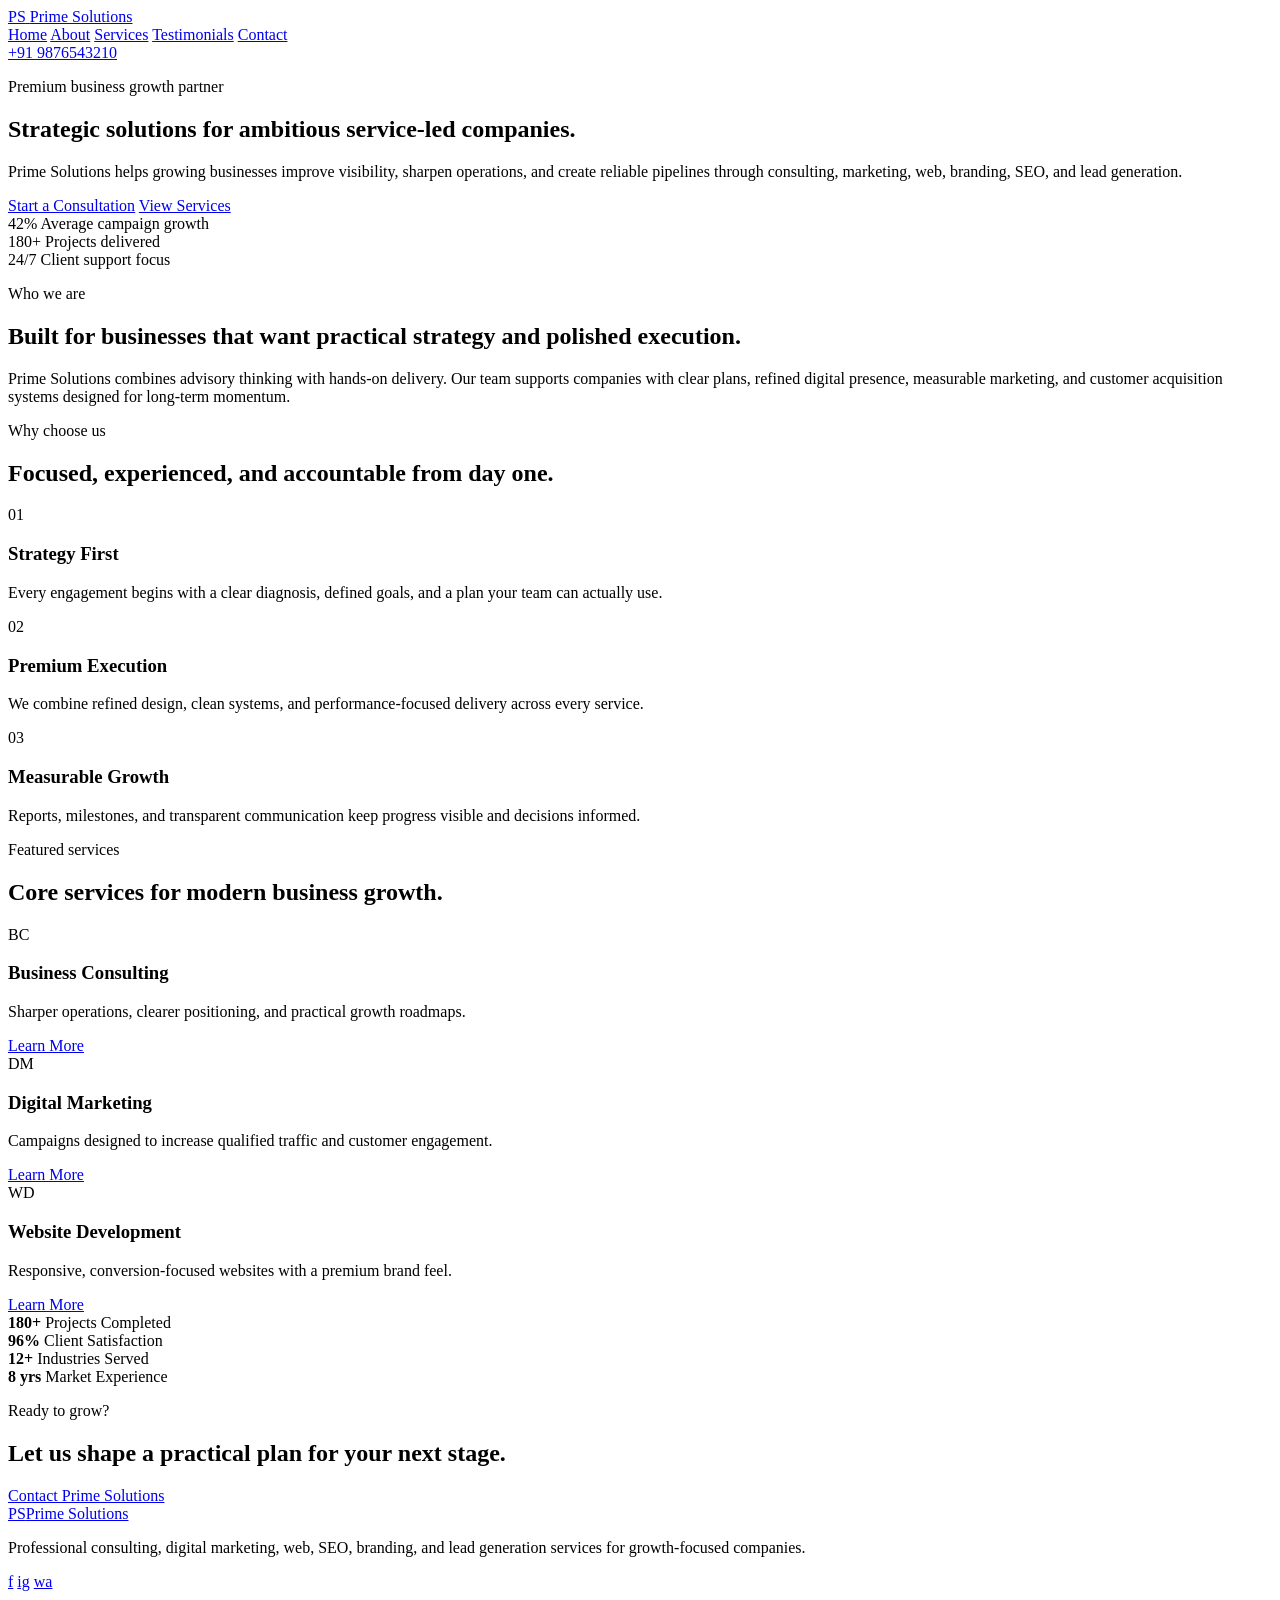
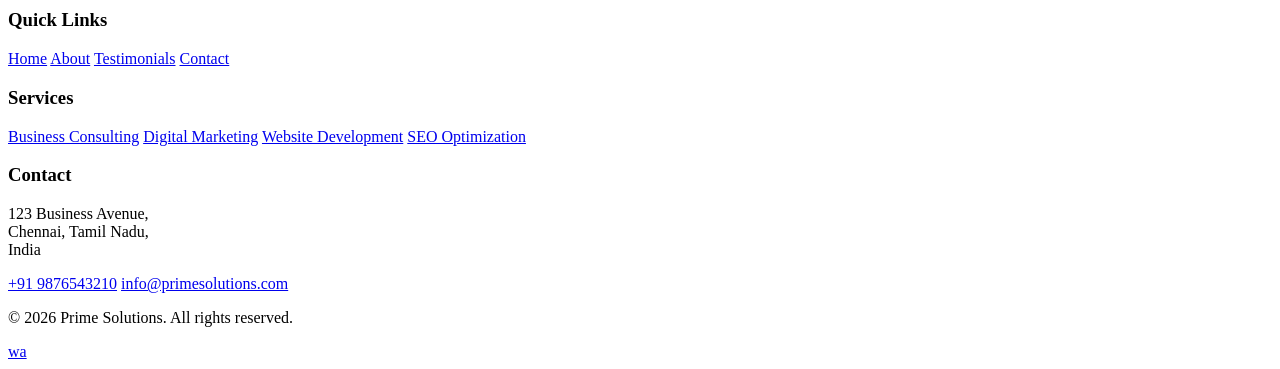
==== index.html @ c86083fc "initial website uploaded" ====
<!DOCTYPE html>
<html lang="en">
<head>
  <meta charset="UTF-8">
  <meta name="viewport" content="width=device-width, initial-scale=1.0">
  <meta name="description" content="Prime Solutions provides business consulting, digital marketing, website development, SEO, branding, and lead generation services.">
  <title>Prime Solutions | Professional Business Services</title>
  <link rel="preconnect" href="https://fonts.googleapis.com">
  <link rel="preconnect" href="https://fonts.gstatic.com" crossorigin>
  <link href="https://fonts.googleapis.com/css2?family=Inter:wght@400;500;600;700;800&display=swap" rel="stylesheet">
  <link rel="stylesheet" href="css/style.css">
</head>
<body>
  <header class="site-header">
    <div class="container nav-wrap">
      <a class="brand" href="index.html" aria-label="Prime Solutions home">
        <span class="brand-mark">PS</span>
        <span>Prime Solutions</span>
      </a>
      <nav class="main-nav" aria-label="Primary navigation">
        <a href="index.html" class="active">Home</a>
        <a href="about.html">About</a>
        <a href="services.html">Services</a>
        <a href="testimonials.html">Testimonials</a>
        <a href="contact.html">Contact</a>
      </nav>
      <a class="header-phone" href="tel:+919876543210">+91 9876543210</a>
    </div>
  </header>

  <main>
    <section class="hero">
      <div class="container hero-grid">
        <div class="hero-content">
          <p class="eyebrow">Premium business growth partner</p>
          <h1>Strategic solutions for ambitious service-led companies.</h1>
          <p class="hero-text">Prime Solutions helps growing businesses improve visibility, sharpen operations, and create reliable pipelines through consulting, marketing, web, branding, SEO, and lead generation.</p>
          <div class="hero-actions">
            <a class="btn btn-primary" href="contact.html">Start a Consultation</a>
            <a class="btn btn-secondary" href="services.html">View Services</a>
          </div>
        </div>
        <div class="hero-panel" aria-label="Business performance highlights">
          <div class="hero-card hero-card-large">
            <span class="metric">42%</span>
            <span>Average campaign growth</span>
          </div>
          <div class="hero-card">
            <span class="metric">180+</span>
            <span>Projects delivered</span>
          </div>
          <div class="hero-card dark">
            <span class="metric">24/7</span>
            <span>Client support focus</span>
          </div>
        </div>
      </div>
    </section>

    <section class="section intro-section">
      <div class="container split">
        <div>
          <p class="eyebrow">Who we are</p>
          <h2>Built for businesses that want practical strategy and polished execution.</h2>
        </div>
        <p>Prime Solutions combines advisory thinking with hands-on delivery. Our team supports companies with clear plans, refined digital presence, measurable marketing, and customer acquisition systems designed for long-term momentum.</p>
      </div>
    </section>

    <section class="section soft-bg">
      <div class="container">
        <div class="section-heading">
          <p class="eyebrow">Why choose us</p>
          <h2>Focused, experienced, and accountable from day one.</h2>
        </div>
        <div class="feature-grid">
          <article class="feature-card">
            <span class="icon">01</span>
            <h3>Strategy First</h3>
            <p>Every engagement begins with a clear diagnosis, defined goals, and a plan your team can actually use.</p>
          </article>
          <article class="feature-card">
            <span class="icon">02</span>
            <h3>Premium Execution</h3>
            <p>We combine refined design, clean systems, and performance-focused delivery across every service.</p>
          </article>
          <article class="feature-card">
            <span class="icon">03</span>
            <h3>Measurable Growth</h3>
            <p>Reports, milestones, and transparent communication keep progress visible and decisions informed.</p>
          </article>
        </div>
      </div>
    </section>

    <section class="section">
      <div class="container">
        <div class="section-heading">
          <p class="eyebrow">Featured services</p>
          <h2>Core services for modern business growth.</h2>
        </div>
        <div class="service-grid compact">
          <article class="service-card">
            <span class="service-icon">BC</span>
            <h3>Business Consulting</h3>
            <p>Sharper operations, clearer positioning, and practical growth roadmaps.</p>
            <a href="services.html">Learn More</a>
          </article>
          <article class="service-card">
            <span class="service-icon">DM</span>
            <h3>Digital Marketing</h3>
            <p>Campaigns designed to increase qualified traffic and customer engagement.</p>
            <a href="services.html">Learn More</a>
          </article>
          <article class="service-card">
            <span class="service-icon">WD</span>
            <h3>Website Development</h3>
            <p>Responsive, conversion-focused websites with a premium brand feel.</p>
            <a href="services.html">Learn More</a>
          </article>
        </div>
      </div>
    </section>

    <section class="section stats-section">
      <div class="container stats-grid">
        <div>
          <strong>180+</strong>
          <span>Projects Completed</span>
        </div>
        <div>
          <strong>96%</strong>
          <span>Client Satisfaction</span>
        </div>
        <div>
          <strong>12+</strong>
          <span>Industries Served</span>
        </div>
        <div>
          <strong>8 yrs</strong>
          <span>Market Experience</span>
        </div>
      </div>
    </section>

    <section class="section cta-section">
      <div class="container cta-box">
        <div>
          <p class="eyebrow">Ready to grow?</p>
          <h2>Let us shape a practical plan for your next stage.</h2>
        </div>
        <a class="btn btn-primary" href="contact.html">Contact Prime Solutions</a>
      </div>
    </section>
  </main>

  <footer class="site-footer">
    <div class="container footer-grid">
      <div>
        <a class="brand footer-brand" href="index.html"><span class="brand-mark">PS</span><span>Prime Solutions</span></a>
        <p>Professional consulting, digital marketing, web, SEO, branding, and lead generation services for growth-focused companies.</p>
        <div class="social-links">
          <a href="https://facebook.com/placeholder" aria-label="Facebook">f</a>
          <a href="https://instagram.com/placeholder" aria-label="Instagram">ig</a>
          <a href="https://wa.me/919876543210" aria-label="WhatsApp">wa</a>
        </div>
      </div>
      <div>
        <h3>Quick Links</h3>
        <a href="index.html">Home</a>
        <a href="about.html">About</a>
        <a href="testimonials.html">Testimonials</a>
        <a href="contact.html">Contact</a>
      </div>
      <div>
        <h3>Services</h3>
        <a href="services.html">Business Consulting</a>
        <a href="services.html">Digital Marketing</a>
        <a href="services.html">Website Development</a>
        <a href="services.html">SEO Optimization</a>
      </div>
      <div>
        <h3>Contact</h3>
        <p>123 Business Avenue,<br>Chennai, Tamil Nadu,<br>India</p>
        <a href="tel:+919876543210">+91 9876543210</a>
        <a href="mailto:info@primesolutions.com">info@primesolutions.com</a>
      </div>
    </div>
    <div class="footer-bottom">
      <p>&copy; 2026 Prime Solutions. All rights reserved.</p>
    </div>
  </footer>

  <a class="whatsapp-float" href="https://wa.me/919876543210" aria-label="Chat on WhatsApp">wa</a>
</body>
</html>
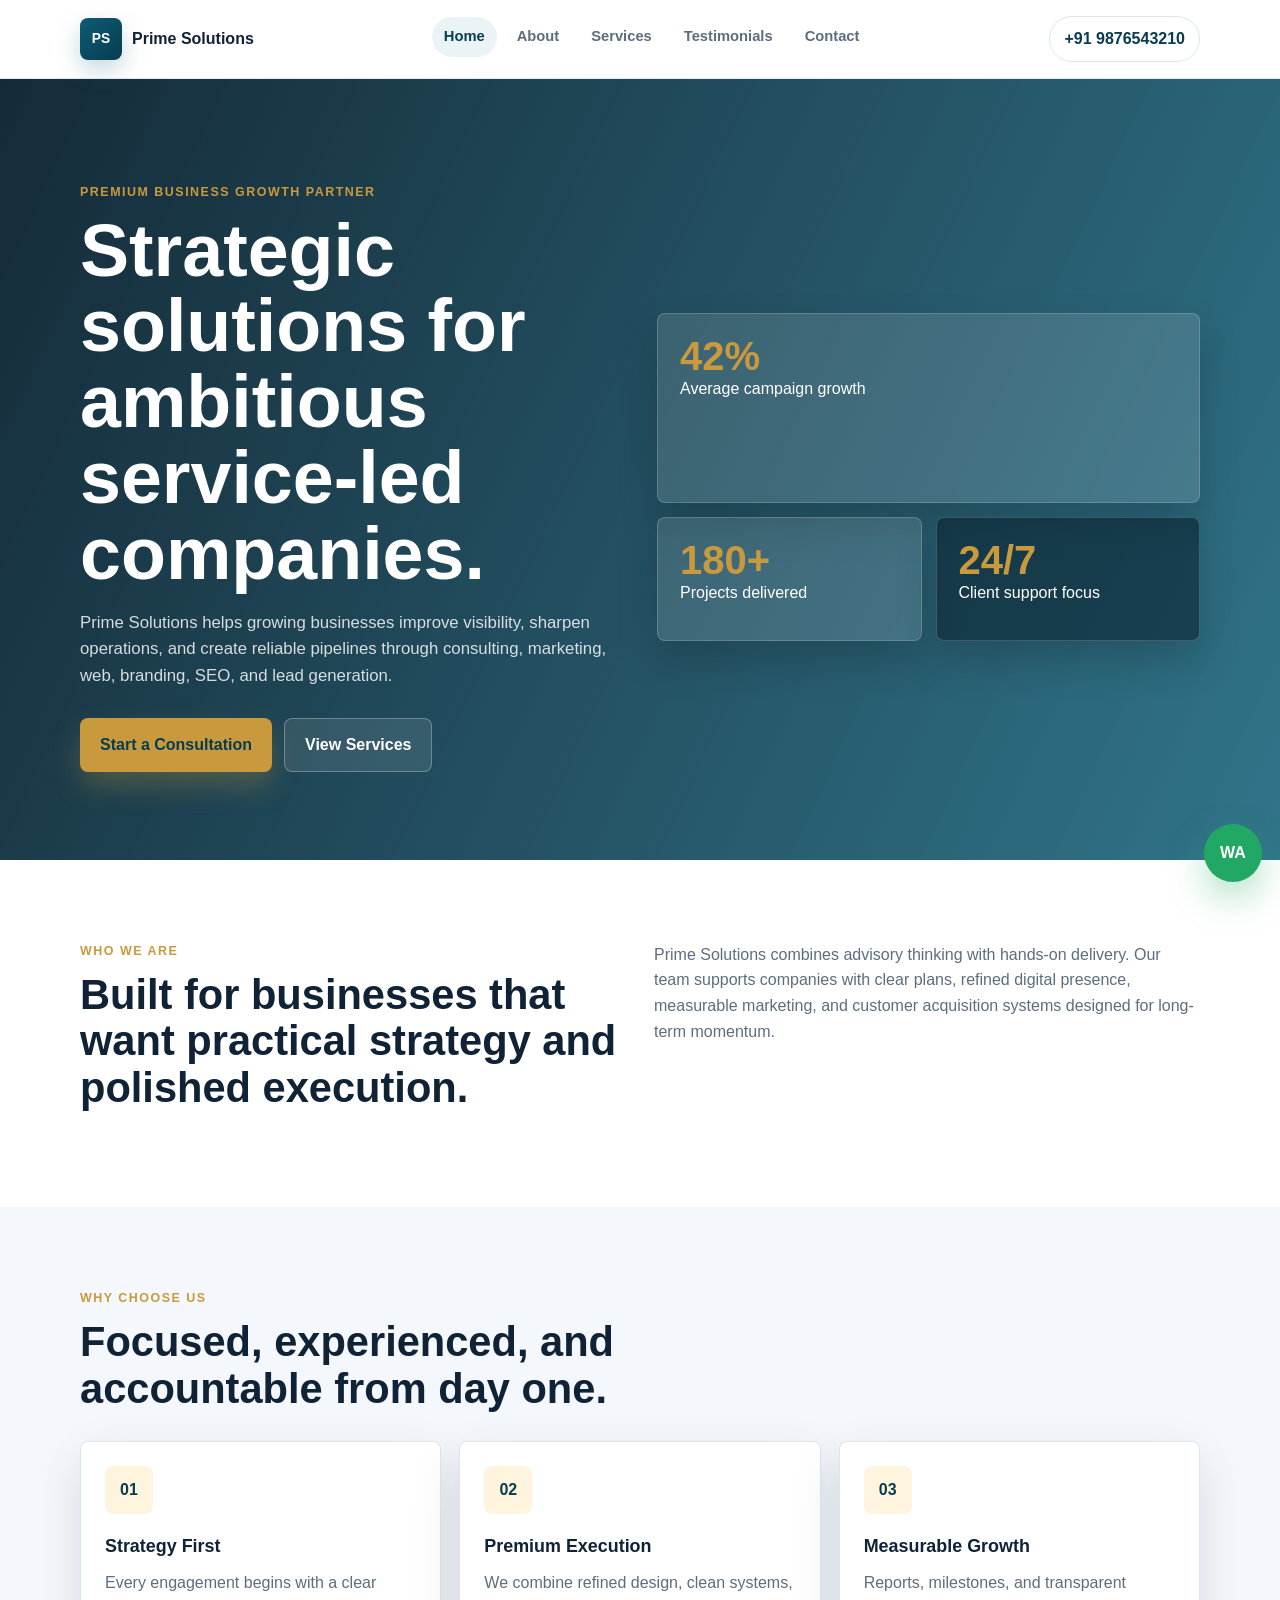
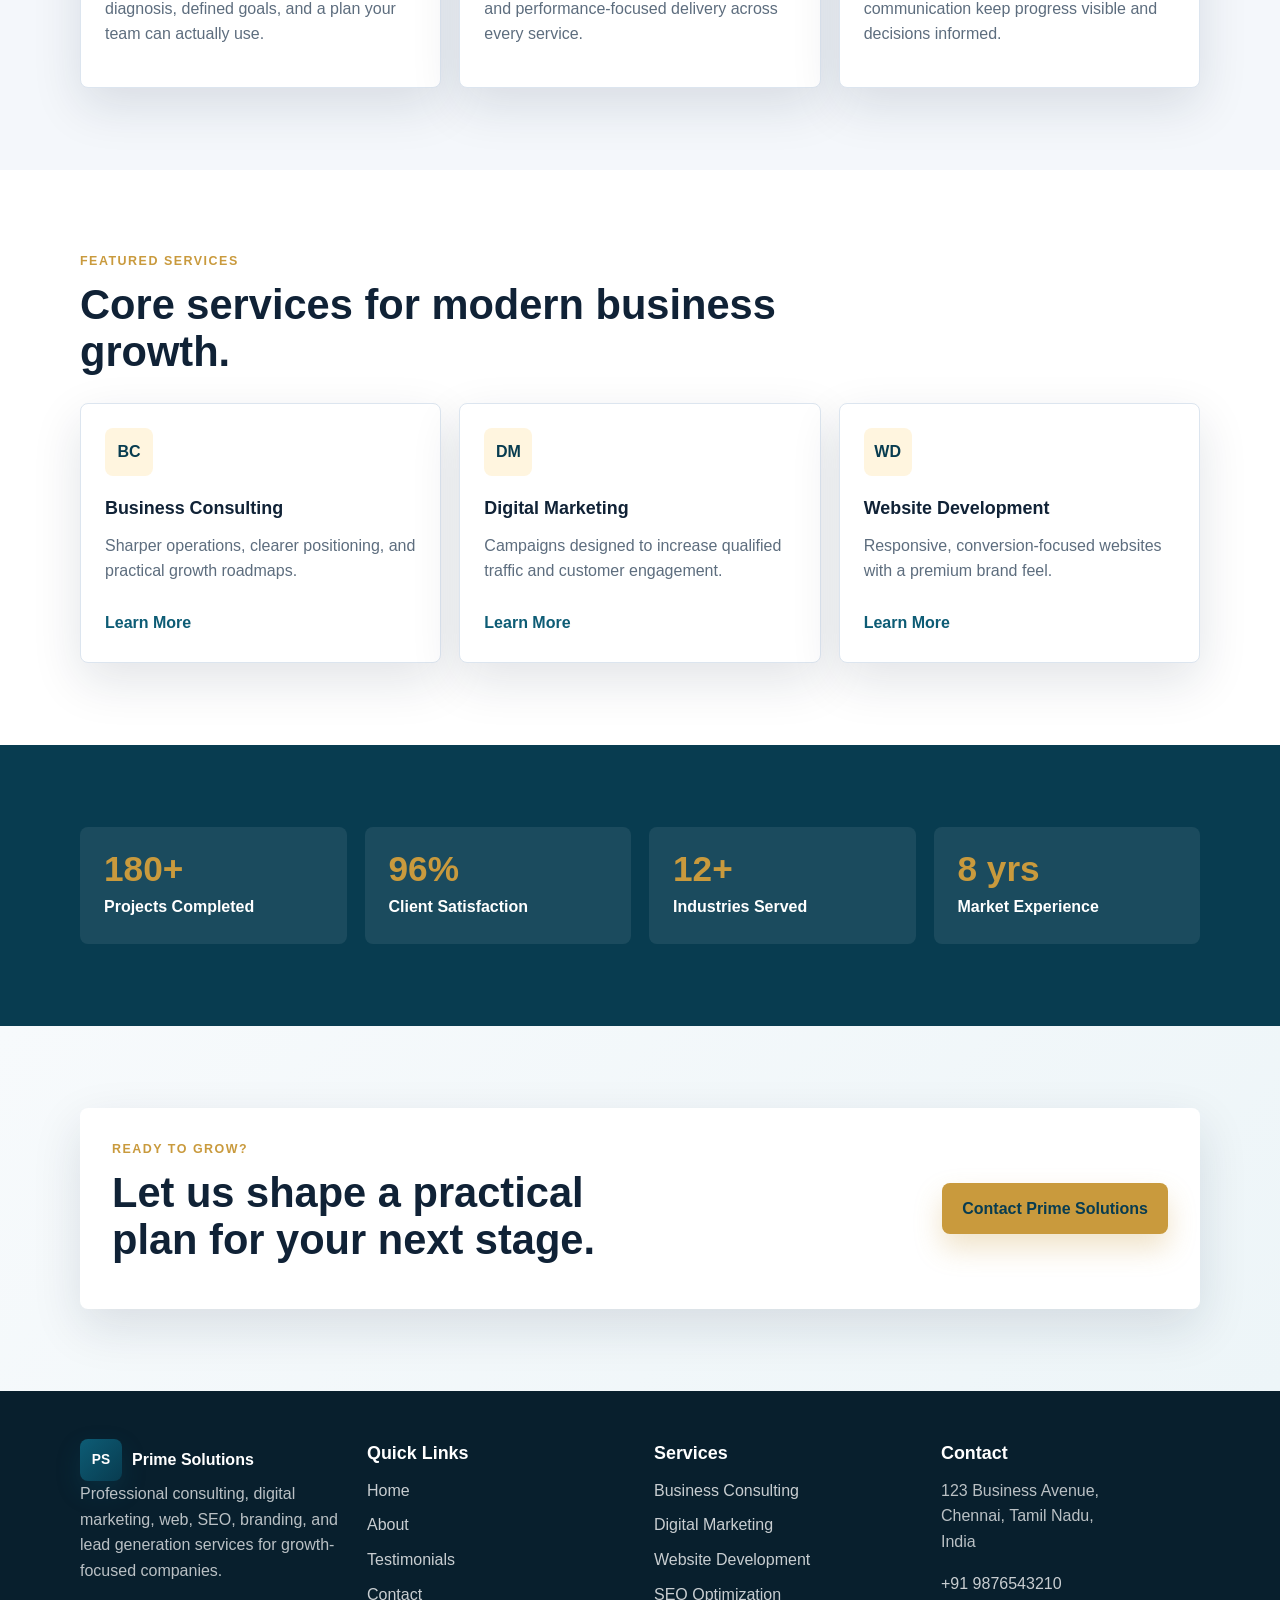
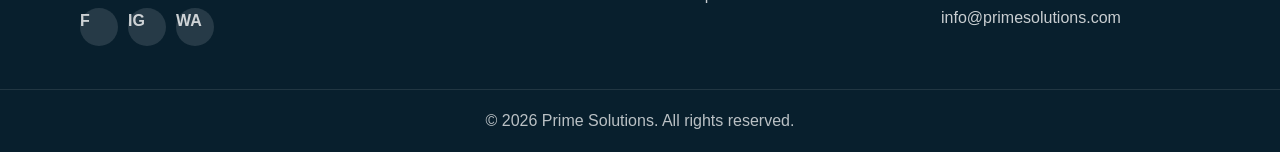
==== commit 313df333: "Fix stylesheet link path in index.html" ====
--- a/index.html
+++ b/index.html
@@ -8,7 +8,7 @@
   <link rel="preconnect" href="https://fonts.googleapis.com">
   <link rel="preconnect" href="https://fonts.gstatic.com" crossorigin>
   <link href="https://fonts.googleapis.com/css2?family=Inter:wght@400;500;600;700;800&display=swap" rel="stylesheet">
-  <link rel="stylesheet" href="css/style.css">
+  <link rel="stylesheet" href="style.css">
 </head>
 <body>
   <header class="site-header">
--- a/style.css
+++ b/style.css
@@ -0,0 +1,669 @@
+/* Prime Solutions shared site styles */
+:root {
+  --ink: #102236;
+  --muted: #5d6d7e;
+  --line: #dce5ef;
+  --soft: #f4f7fb;
+  --white: #ffffff;
+  --primary: #0d5c75;
+  --primary-dark: #083c50;
+  --accent: #c99a3d;
+  --accent-soft: #fff5df;
+  --success: #22a865;
+  --shadow: 0 18px 50px rgba(16, 34, 54, 0.12);
+  --radius: 8px;
+}
+
+* {
+  box-sizing: border-box;
+}
+
+html {
+  scroll-behavior: smooth;
+}
+
+body {
+  margin: 0;
+  color: var(--ink);
+  background: var(--white);
+  font-family: "Inter", Arial, sans-serif;
+  line-height: 1.6;
+}
+
+img,
+svg {
+  max-width: 100%;
+}
+
+a {
+  color: inherit;
+  text-decoration: none;
+}
+
+.container {
+  width: min(1120px, calc(100% - 32px));
+  margin: 0 auto;
+}
+
+.narrow {
+  width: min(820px, calc(100% - 32px));
+}
+
+.site-header {
+  position: sticky;
+  top: 0;
+  z-index: 10;
+  border-bottom: 1px solid rgba(220, 229, 239, 0.8);
+  background: rgba(255, 255, 255, 0.94);
+  backdrop-filter: blur(16px);
+}
+
+.nav-wrap {
+  display: flex;
+  flex-direction: column;
+  gap: 14px;
+  align-items: stretch;
+  padding: 16px 0;
+}
+
+.brand {
+  display: inline-flex;
+  gap: 10px;
+  align-items: center;
+  color: var(--ink);
+  font-weight: 800;
+  letter-spacing: 0;
+}
+
+.brand-mark {
+  display: inline-grid;
+  width: 42px;
+  height: 42px;
+  place-items: center;
+  border-radius: 8px;
+  color: var(--white);
+  background: linear-gradient(135deg, var(--primary), var(--primary-dark));
+  box-shadow: 0 10px 24px rgba(13, 92, 117, 0.24);
+  font-size: 0.86rem;
+}
+
+.main-nav {
+  display: flex;
+  gap: 8px;
+  overflow-x: auto;
+  padding-bottom: 4px;
+}
+
+.main-nav a {
+  flex: 0 0 auto;
+  border-radius: 999px;
+  padding: 8px 12px;
+  color: var(--muted);
+  font-weight: 700;
+  font-size: 0.92rem;
+  transition: color 0.2s ease, background 0.2s ease;
+}
+
+.main-nav a:hover,
+.main-nav a.active {
+  color: var(--primary-dark);
+  background: #eaf4f7;
+}
+
+.header-phone {
+  display: inline-flex;
+  justify-content: center;
+  border: 1px solid var(--line);
+  border-radius: 999px;
+  padding: 9px 14px;
+  color: var(--primary-dark);
+  font-weight: 800;
+}
+
+.hero {
+  position: relative;
+  overflow: hidden;
+  padding: 74px 0 58px;
+  color: var(--white);
+  background:
+    linear-gradient(115deg, rgba(8, 31, 45, 0.95), rgba(13, 92, 117, 0.85)),
+    url("../images/prime-solutions-office.svg") center/cover no-repeat;
+}
+
+.hero-grid {
+  display: grid;
+  gap: 34px;
+  align-items: center;
+}
+
+.eyebrow {
+  margin: 0 0 10px;
+  color: var(--accent);
+  font-size: 0.78rem;
+  font-weight: 800;
+  letter-spacing: 0.12em;
+  text-transform: uppercase;
+}
+
+.hero h1,
+.page-hero h1 {
+  margin: 0;
+  font-size: clamp(2.2rem, 9vw, 4.6rem);
+  line-height: 1.03;
+  letter-spacing: 0;
+}
+
+.hero-text,
+.page-hero p {
+  margin: 18px 0 0;
+  max-width: 680px;
+  color: rgba(255, 255, 255, 0.82);
+  font-size: 1.05rem;
+}
+
+.hero-actions {
+  display: flex;
+  flex-wrap: wrap;
+  gap: 12px;
+  margin-top: 28px;
+}
+
+.btn {
+  display: inline-flex;
+  min-height: 48px;
+  align-items: center;
+  justify-content: center;
+  border: 0;
+  border-radius: 8px;
+  padding: 13px 20px;
+  font: inherit;
+  font-weight: 800;
+  cursor: pointer;
+  transition: transform 0.2s ease, box-shadow 0.2s ease, background 0.2s ease;
+}
+
+.btn:hover,
+.service-card:hover,
+.feature-card:hover,
+.team-card:hover,
+.testimonial-card:hover {
+  transform: translateY(-3px);
+}
+
+.btn-primary {
+  color: var(--primary-dark);
+  background: var(--accent);
+  box-shadow: 0 14px 28px rgba(201, 154, 61, 0.28);
+}
+
+.btn-primary:hover {
+  background: #d8ad54;
+}
+
+.btn-secondary {
+  color: var(--white);
+  border: 1px solid rgba(255, 255, 255, 0.28);
+  background: rgba(255, 255, 255, 0.1);
+}
+
+.hero-panel {
+  display: grid;
+  grid-template-columns: 1fr;
+  gap: 14px;
+}
+
+.hero-card {
+  min-height: 124px;
+  border: 1px solid rgba(255, 255, 255, 0.18);
+  border-radius: var(--radius);
+  padding: 22px;
+  background: rgba(255, 255, 255, 0.12);
+  box-shadow: 0 20px 40px rgba(0, 0, 0, 0.18);
+}
+
+.hero-card-large {
+  min-height: 190px;
+}
+
+.hero-card.dark {
+  background: rgba(7, 28, 41, 0.55);
+}
+
+.metric {
+  display: block;
+  color: var(--accent);
+  font-size: 2.5rem;
+  font-weight: 800;
+  line-height: 1;
+}
+
+.section {
+  padding: 66px 0;
+}
+
+.soft-bg {
+  background: var(--soft);
+}
+
+.section-heading {
+  max-width: 700px;
+  margin-bottom: 28px;
+}
+
+h2,
+h3,
+p {
+  margin-top: 0;
+}
+
+h2 {
+  margin-bottom: 14px;
+  font-size: clamp(1.7rem, 5vw, 2.6rem);
+  line-height: 1.12;
+}
+
+h3 {
+  margin-bottom: 10px;
+  font-size: 1.12rem;
+}
+
+p {
+  color: var(--muted);
+}
+
+.split,
+.two-column,
+.contact-grid {
+  display: grid;
+  gap: 28px;
+}
+
+.feature-grid,
+.service-grid,
+.team-grid,
+.testimonial-grid,
+.stats-grid,
+.achievements {
+  display: grid;
+  gap: 18px;
+}
+
+.feature-card,
+.service-card,
+.info-card,
+.team-card,
+.testimonial-card,
+.contact-form,
+.contact-panel {
+  border: 1px solid var(--line);
+  border-radius: var(--radius);
+  background: var(--white);
+  box-shadow: var(--shadow);
+}
+
+.feature-card,
+.service-card,
+.info-card,
+.team-card,
+.testimonial-card,
+.contact-panel {
+  padding: 24px;
+}
+
+.feature-card,
+.service-card,
+.team-card,
+.testimonial-card {
+  transition: transform 0.2s ease, box-shadow 0.2s ease;
+}
+
+.icon,
+.service-icon,
+.team-card span {
+  display: inline-grid;
+  width: 48px;
+  height: 48px;
+  place-items: center;
+  border-radius: 8px;
+  color: var(--primary-dark);
+  background: var(--accent-soft);
+  font-weight: 800;
+  margin-bottom: 18px;
+}
+
+.service-card a,
+.card-btn {
+  display: inline-flex;
+  margin-top: 10px;
+  color: var(--primary);
+  font-weight: 800;
+}
+
+.compact .service-card {
+  min-height: 260px;
+}
+
+.stats-section {
+  color: var(--white);
+  background: var(--primary-dark);
+}
+
+.stats-grid div,
+.achievements div {
+  border-radius: var(--radius);
+  padding: 24px;
+  background: rgba(255, 255, 255, 0.08);
+}
+
+.achievements div {
+  border: 1px solid var(--line);
+  background: var(--white);
+  box-shadow: var(--shadow);
+}
+
+.stats-grid strong,
+.achievements strong {
+  display: block;
+  color: var(--accent);
+  font-size: 2.2rem;
+  line-height: 1;
+}
+
+.stats-grid span,
+.achievements span {
+  display: block;
+  margin-top: 8px;
+  color: inherit;
+  font-weight: 700;
+}
+
+.cta-section {
+  background: linear-gradient(135deg, #f7fafc, #edf5f8);
+}
+
+.cta-box {
+  display: grid;
+  gap: 22px;
+  align-items: center;
+  border-radius: var(--radius);
+  padding: 32px;
+  background: var(--white);
+  box-shadow: var(--shadow);
+}
+
+.page-hero {
+  padding: 70px 0;
+  color: var(--white);
+  background:
+    linear-gradient(115deg, rgba(8, 31, 45, 0.95), rgba(13, 92, 117, 0.84)),
+    url("../images/prime-solutions-office.svg") center/cover no-repeat;
+}
+
+.team-card {
+  text-align: center;
+}
+
+.stars {
+  margin-bottom: 16px;
+  color: var(--accent);
+  font-size: 1.08rem;
+  letter-spacing: 0.08em;
+}
+
+.testimonial-card h2 {
+  margin: 18px 0 0;
+  font-size: 1.12rem;
+}
+
+.testimonial-card span {
+  color: var(--muted);
+  font-weight: 700;
+}
+
+.contact-form {
+  padding: 24px;
+}
+
+.contact-form label {
+  display: block;
+  margin: 0 0 8px;
+  font-weight: 800;
+}
+
+.contact-form input,
+.contact-form textarea {
+  width: 100%;
+  margin-bottom: 18px;
+  border: 1px solid var(--line);
+  border-radius: 8px;
+  padding: 13px 14px;
+  color: var(--ink);
+  font: inherit;
+  background: #fbfdff;
+}
+
+.contact-form input:focus,
+.contact-form textarea:focus {
+  outline: 3px solid rgba(13, 92, 117, 0.15);
+  border-color: var(--primary);
+}
+
+.contact-item {
+  padding: 18px 0;
+  border-bottom: 1px solid var(--line);
+}
+
+.contact-item strong {
+  display: block;
+  margin-bottom: 6px;
+}
+
+.contact-item a {
+  color: var(--primary);
+  font-weight: 800;
+}
+
+.contact-social {
+  margin-top: 20px;
+}
+
+.map-section {
+  padding-top: 0;
+}
+
+.map-placeholder {
+  display: grid;
+  min-height: 320px;
+  place-items: center;
+  border: 1px solid var(--line);
+  border-radius: var(--radius);
+  padding: 28px;
+  text-align: center;
+  background:
+    linear-gradient(90deg, rgba(16, 34, 54, 0.05) 1px, transparent 1px),
+    linear-gradient(rgba(16, 34, 54, 0.05) 1px, transparent 1px),
+    #f7fafc;
+  background-size: 28px 28px;
+}
+
+.map-placeholder span {
+  color: var(--primary-dark);
+  font-size: 1.4rem;
+  font-weight: 800;
+}
+
+.site-footer {
+  color: rgba(255, 255, 255, 0.82);
+  background: #081f2d;
+}
+
+.footer-grid {
+  display: grid;
+  gap: 28px;
+  padding: 48px 0 34px;
+}
+
+.footer-brand {
+  color: var(--white);
+}
+
+.site-footer h3 {
+  color: var(--white);
+}
+
+.site-footer p {
+  color: rgba(255, 255, 255, 0.72);
+}
+
+.site-footer a:not(.brand) {
+  display: block;
+  margin: 9px 0;
+  color: rgba(255, 255, 255, 0.78);
+  transition: color 0.2s ease;
+}
+
+.site-footer a:hover {
+  color: var(--accent);
+}
+
+.social-links {
+  display: flex;
+  gap: 10px;
+  align-items: center;
+}
+
+.social-links a,
+.whatsapp-float {
+  display: inline-grid;
+  place-items: center;
+  border-radius: 999px;
+  color: var(--white);
+  font-weight: 800;
+  text-transform: uppercase;
+}
+
+.social-links a {
+  width: 38px;
+  height: 38px;
+  margin: 0;
+  background: rgba(255, 255, 255, 0.12);
+}
+
+.contact-social a {
+  background: var(--primary-dark);
+}
+
+.footer-bottom {
+  border-top: 1px solid rgba(255, 255, 255, 0.1);
+  padding: 18px 16px;
+  text-align: center;
+}
+
+.footer-bottom p {
+  margin: 0;
+}
+
+.whatsapp-float {
+  position: fixed;
+  right: 18px;
+  bottom: 18px;
+  z-index: 20;
+  width: 58px;
+  height: 58px;
+  background: var(--success);
+  box-shadow: 0 16px 36px rgba(34, 168, 101, 0.34);
+  transition: transform 0.2s ease, box-shadow 0.2s ease;
+}
+
+.whatsapp-float:hover {
+  transform: translateY(-3px) scale(1.03);
+  box-shadow: 0 20px 42px rgba(34, 168, 101, 0.42);
+}
+
+@media (min-width: 700px) {
+  .nav-wrap {
+    flex-direction: row;
+    align-items: center;
+    justify-content: space-between;
+  }
+
+  .main-nav {
+    justify-content: center;
+  }
+
+  .hero-grid,
+  .split,
+  .two-column,
+  .contact-grid,
+  .cta-box {
+    grid-template-columns: repeat(2, minmax(0, 1fr));
+  }
+
+  .feature-grid,
+  .service-grid,
+  .team-grid,
+  .testimonial-grid,
+  .stats-grid,
+  .achievements,
+  .footer-grid {
+    grid-template-columns: repeat(2, minmax(0, 1fr));
+  }
+
+  .hero-panel {
+    grid-template-columns: repeat(2, minmax(0, 1fr));
+  }
+
+  .hero-card-large {
+    grid-column: span 2;
+  }
+
+  .cta-box .btn {
+    justify-self: end;
+  }
+}
+
+@media (min-width: 980px) {
+  .nav-wrap {
+    gap: 24px;
+  }
+
+  .feature-grid,
+  .service-grid,
+  .testimonial-grid {
+    grid-template-columns: repeat(3, minmax(0, 1fr));
+  }
+
+  .team-grid,
+  .stats-grid,
+  .achievements,
+  .footer-grid {
+    grid-template-columns: repeat(4, minmax(0, 1fr));
+  }
+
+  .hero {
+    padding: 104px 0 88px;
+  }
+
+  .section {
+    padding: 82px 0;
+  }
+
+  .page-hero {
+    padding: 92px 0;
+  }
+}
+
+@media (max-width: 430px) {
+  .header-phone {
+    width: 100%;
+  }
+
+  .btn {
+    width: 100%;
+  }
+
+  .hero h1,
+  .page-hero h1 {
+    font-size: 2.1rem;
+  }
+}
